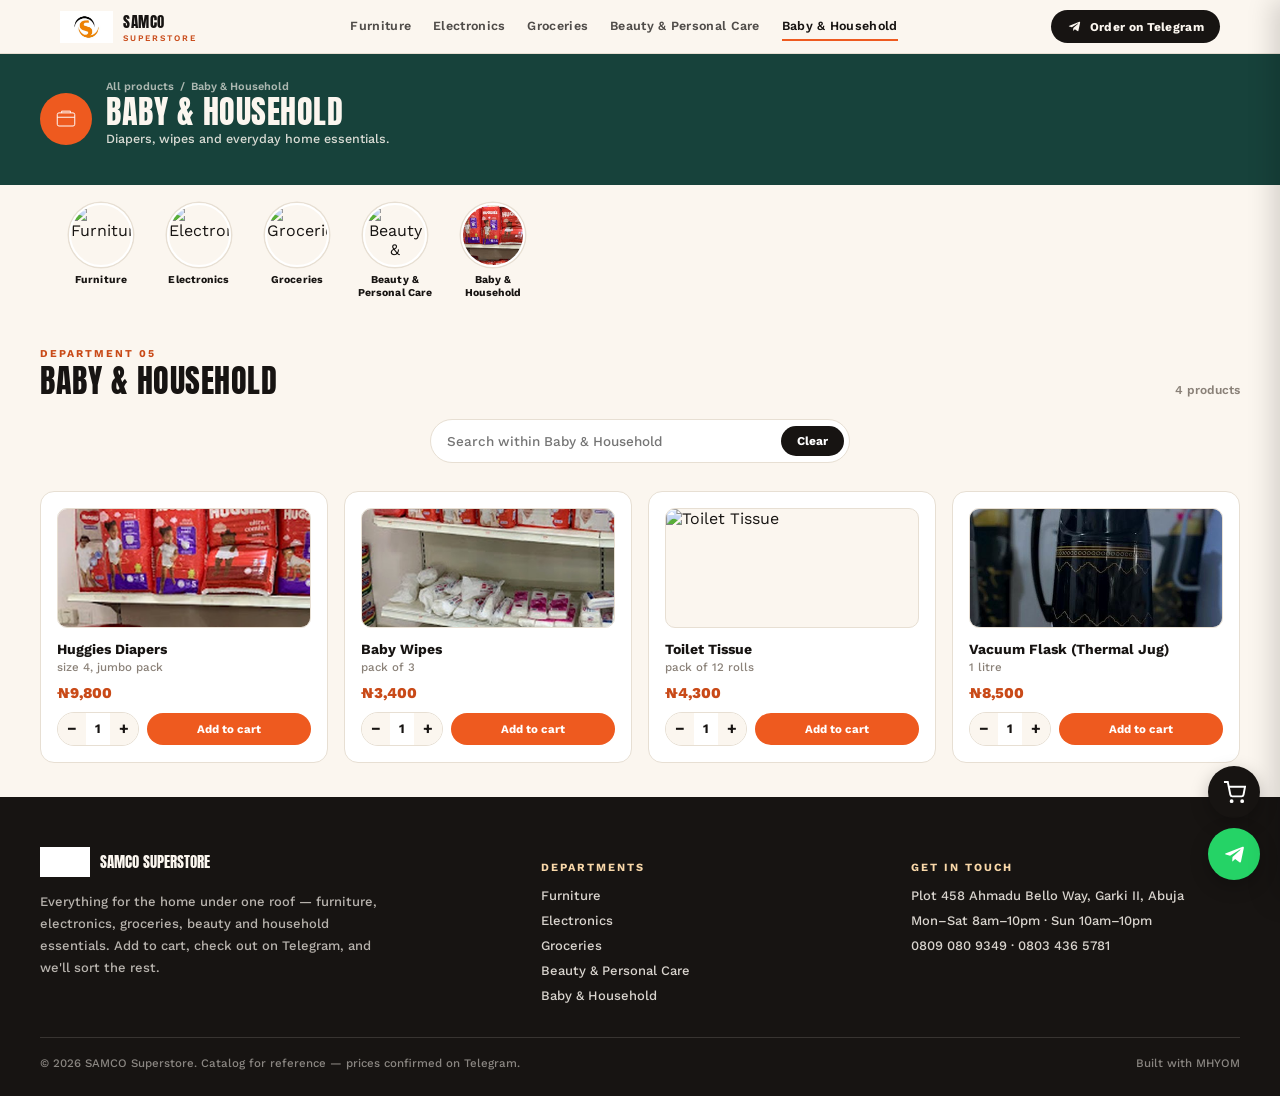
==== baby.html @ 0a46cebc "Deploy static site directly from root" ====
<!DOCTYPE html>
<html lang="en">
<head>
<meta charset="UTF-8">
<meta name="viewport" content="width=device-width, initial-scale=1.0">
<title>Baby & Household — SAMCO Superstore</title>
<link rel="preconnect" href="https://fonts.googleapis.com">
<link href="https://fonts.googleapis.com/css2?family=Anton&family=Work+Sans:ital,wght@0,400;0,500;0,600;0,700;0,800;1,500&display=swap" rel="stylesheet">
<link rel="stylesheet" href="css/style.css">
<style>
  .cat-header{background:var(--teal);color:var(--cream);padding:26px 20px;}
  .cat-header-inner{max-width:1200px;margin:0 auto;display:flex;align-items:center;gap:14px;}
  .cat-header .icon-badge{width:52px;height:52px;border-radius:50%;background:var(--orange);display:flex;align-items:center;justify-content:center;flex-shrink:0;}
  .cat-header .icon-badge svg{width:28px;height:28px;}
  .cat-header .icon-badge svg *{stroke:#fff !important;}
  .cat-header .crumb{font-size:11px;opacity:0.65;margin-bottom:4px;font-weight:600;}
  .cat-header .crumb a{opacity:1;}
  .cat-header .crumb a:hover{text-decoration:underline;}
  .cat-header h1{font-size:clamp(22px,4vw,32px);}
  .cat-header p{font-size:12.5px;opacity:0.85;margin-top:4px;font-weight:500;max-width:480px;}
</style>
</head>
<body>

<div class="nav">
  <div class="nav-inner">
    <div class="brand">
      <img src="assets/logo.jpg" alt="SAMCO Superstore logo">
      <div class="brand-text">SAMCO<span>SUPERSTORE</span></div>
    </div>
    <div class="nav-links" id="navLinks">
      <a href="furniture.html">Furniture</a>
      <a href="electronics.html">Electronics</a>
      <a href="groceries.html">Groceries</a>
      <a href="beauty.html">Beauty &amp; Personal Care</a>
      <a href="baby.html" class="active">Baby &amp; Household</a>
      <a href="#" class="nav-cta-mobile tg-generic" target="_blank" rel="noopener">
        <svg viewBox="0 0 24 24" fill="currentColor" width="15" height="15"><path d="M9.78 18.65l.28-4.23 7.68-6.92c.34-.31-.07-.46-.52-.19L7.74 13.3 3.64 12c-.88-.25-.89-.86.2-1.3l15.97-6.16c.73-.33 1.43.18 1.15 1.3l-2.72 12.81c-.19.91-.74 1.13-1.5.71l-4.14-3.05-2 1.92c-.22.22-.41.42-.82.42z"/></svg>
        Order on Telegram
      </a>
    </div>
    <a class="nav-cta tg-generic" href="#" target="_blank" rel="noopener">
      <svg viewBox="0 0 24 24" fill="currentColor" width="15" height="15"><path d="M9.78 18.65l.28-4.23 7.68-6.92c.34-.31-.07-.46-.52-.19L7.74 13.3 3.64 12c-.88-.25-.89-.86.2-1.3l15.97-6.16c.73-.33 1.43.18 1.15 1.3l-2.72 12.81c-.19.91-.74 1.13-1.5.71l-4.14-3.05-2 1.92c-.22.22-.41.42-.82.42z"/></svg>
      Order on Telegram
    </a>
    <button class="burger" aria-label="menu"><span></span><span></span><span></span></button>
  </div>
</div>

<div class="cat-header">
  <div class="cat-header-inner">
    <div class="icon-badge"><svg viewBox="0 0 64 64" fill="none" stroke="var(--teal)" stroke-width="2.2"><rect x="12" y="18" width="40" height="30" rx="4"/><path d="M12 28h40M22 18v-4h20v4"/></svg></div>
    <div>
      <div class="crumb"><a href="index.html">All products</a> &nbsp;/&nbsp; Baby & Household</div>
      <h1>Baby & Household</h1>
      <p>Diapers, wipes and everyday home essentials.</p>
    </div>
  </div>
</div>

<div class="cat-strip-wrap">
  <div class="cat-strip" id="catStrip"></div>
</div>

<section id="baby">
  <div class="wrap">
    <div class="section-head">
      <div>
        <span class="tag">Department 05</span>
        <h2>Baby & Household</h2>
      </div>
      <span class="result-count" id="resultCount"></span>
    </div>
    <div class="search-row" id="mainSearchRow">
      <input id="searchInput" type="text" placeholder="Search within Baby & Household">
      <button id="clearSearch">Clear</button>
    </div>
    <div class="prod-grid" id="catGrid"></div>
    <p class="no-results" id="noResults">No products match your search. Try a different word, or ask us on Telegram — we probably still have it.</p>
  </div>
</section>

<footer>
  <div class="foot-grid">
    <div>
      <div class="foot-brand">
        <img src="assets/logo.jpg" alt="SAMCO Superstore logo">
        <span>SAMCO SUPERSTORE</span>
      </div>
      <p>Everything for the home under one roof — furniture, electronics, groceries, beauty and household essentials. Add to cart, check out on Telegram, and we'll sort the rest.</p>
    </div>
    <div>
      <h4>Departments</h4>
      <ul>
        <li><a href="furniture.html">Furniture</a></li>
        <li><a href="electronics.html">Electronics</a></li>
        <li><a href="groceries.html">Groceries</a></li>
        <li><a href="beauty.html">Beauty &amp; Personal Care</a></li>
        <li><a href="baby.html">Baby &amp; Household</a></li>
      </ul>
    </div>
    <div>
      <h4>Get in touch</h4>
      <ul>
        <li>Plot 458 Ahmadu Bello Way, Garki II, Abuja</li>
        <li>Mon–Sat 8am–10pm &middot; Sun 10am–10pm</li>
        <li>0809 080 9349 &middot; 0803 436 5781</li>
      </ul>
    </div>
  </div>
  <div class="foot-bottom">
    <span>&copy; <span id="year"></span> SAMCO Superstore. Catalog for reference — prices confirmed on Telegram.</span>
    <span>Built with MHYOM</span>
  </div>
</footer>

<!-- Cart -->
<div class="cart-overlay" id="cartOverlay"></div>
<div class="cart-drawer" id="cartDrawer">
  <div class="cart-drawer-head">
    <h3>Your order</h3>
    <button class="cart-close-btn" id="cartCloseBtn">&times;</button>
  </div>
  <div class="cart-items-list" id="cartItemsList"></div>
  <p class="cart-empty-msg" id="cartEmptyMsg">Your cart is empty. Add a few things first.</p>
  <div class="cart-drawer-foot">
    <div class="cart-total-row"><span>Total</span><span id="cartTotalAmount">₦0</span></div>
    <button class="cart-checkout-btn" id="cartCheckoutBtn">Checkout on Telegram</button>
    <p class="cart-hint">We'll copy your order — just paste it into the chat.</p>
  </div>
</div>

<button class="float-cart" id="cartFloatBtn" aria-label="View cart">
  <svg viewBox="0 0 24 24" fill="none" stroke="currentColor" stroke-width="2"><circle cx="9" cy="21" r="1"/><circle cx="20" cy="21" r="1"/><path d="M1 1h4l2.68 13.39a2 2 0 0 0 2 1.61h9.72a2 2 0 0 0 2-1.61L23 6H6"/></svg>
  <span class="cart-badge" id="cartBadge">0</span>
</button>

<a href="#" class="float-wa tg-generic" target="_blank" rel="noopener" aria-label="Chat on Telegram">
  <svg viewBox="0 0 24 24" fill="currentColor"><path d="M9.78 18.65l.28-4.23 7.68-6.92c.34-.31-.07-.46-.52-.19L7.74 13.3 3.64 12c-.88-.25-.89-.86.2-1.3l15.97-6.16c.73-.33 1.43.18 1.15 1.3l-2.72 12.81c-.19.91-.74 1.13-1.5.71l-4.14-3.05-2 1.92c-.22.22-.41.42-.82.42z"/></svg>
</a>

<script src="js/catalog.js"></script>
<script>
  const CAT_KEY = "baby";
  const grid = document.getElementById("catGrid");
  const noResults = document.getElementById("noResults");
  const countEl = document.getElementById("resultCount");
  const base = PRODUCTS.filter(p => p.category === CAT_KEY);

  function applySearch(q){
    const list = q ? base.filter(p => p.name.toLowerCase().includes(q.toLowerCase())) : base;
    renderGrid(grid, noResults, countEl, list, false);
  }

  renderCategoryStrip(document.getElementById("catStrip"));
  applySearch("");

  const searchInput = document.getElementById("searchInput");
  searchInput.addEventListener("input", () => applySearch(searchInput.value.trim()));
  document.getElementById("clearSearch").addEventListener("click", () => {
    searchInput.value = "";
    applySearch("");
  });
</script>
</body>
</html>
---- css/style.css ----
:root{
  --orange:#EE5A1F;
  --orange-dim:#C94A18;
  --ink:#171412;
  --cream:#FBF6EF;
  --teal:#17423B;
  --grey:#E7DFD3;
  --amber:#F8D7A8;
  --card:#FFFFFF;
  --radius:14px;
}
*{box-sizing:border-box;}
html{scroll-behavior:smooth;}
body{
  margin:0;
  background:var(--cream);
  color:var(--ink);
  font-family:'Work Sans',system-ui,-apple-system,sans-serif;
  font-weight:400;
  -webkit-font-smoothing:antialiased;
}
h1,h2,h3,.display{
  font-family:'Anton',sans-serif;
  font-weight:400;
  text-transform:uppercase;
  letter-spacing:0.5px;
  line-height:0.95;
  margin:0;
}
a{color:inherit;text-decoration:none;}
img{display:block;max-width:100%;}
button{font-family:inherit;cursor:pointer;}

/* ---------- NAV ---------- */
.nav{
  position:sticky;top:0;z-index:50;
  background:rgba(251,246,239,0.95);
  backdrop-filter:blur(8px);
  border-bottom:1px solid var(--grey);
}
.nav-inner{
  max-width:1200px;margin:0 auto;
  display:flex;align-items:center;justify-content:space-between;
  padding:10px 20px;gap:16px;
}
.brand{display:flex;align-items:center;gap:10px;}
.brand img{height:32px;width:auto;}
.brand-text{font-family:'Anton';font-size:15px;letter-spacing:0.5px;}
.brand-text span{display:block;font-family:'Work Sans';font-weight:600;font-size:8.5px;letter-spacing:2px;color:var(--orange-dim);}
.nav-links{display:flex;gap:22px;font-weight:600;font-size:12.5px;letter-spacing:0.3px;}
.nav-links a{opacity:0.75;transition:opacity .15s;padding:6px 0;border-bottom:2px solid transparent;white-space:nowrap;}
.nav-links a:hover{opacity:1;border-color:var(--orange);}
.nav-links a.active{opacity:1;border-color:var(--orange);}
.nav-cta{
  display:flex;align-items:center;gap:8px;
  background:var(--ink);color:var(--cream);
  padding:9px 16px;border-radius:999px;font-weight:700;font-size:12px;
  letter-spacing:0.3px;white-space:nowrap;transition:background .15s;
}
.nav-cta:hover{background:var(--orange-dim);}
.burger{display:none;background:none;border:0;padding:8px;}
.burger span{display:block;width:22px;height:2px;background:var(--ink);margin:5px 0;}

/* ---------- COMPACT HERO ---------- */
.hero{
  position:relative;
  background:#0e0d0b url('../assets/hero.jpg') center 55%/cover no-repeat;
}
.hero::before{
  content:"";position:absolute;inset:0;
  background:linear-gradient(180deg, rgba(10,8,6,0.35) 0%, rgba(10,8,6,0.62) 100%);
}
.hero-inner{position:relative;max-width:1200px;margin:0 auto;padding:22px 20px 20px;width:100%;color:var(--cream);}
.eyebrow{
  font-weight:700;font-size:10.5px;letter-spacing:2.5px;text-transform:uppercase;
  color:var(--amber);margin-bottom:8px;display:flex;align-items:center;gap:8px;
}
.eyebrow::before{content:"";width:18px;height:2px;background:var(--orange);display:inline-block;}
.hero h1{font-size:clamp(24px,5vw,38px);max-width:820px;}
.hero h1 em{font-style:normal;color:var(--orange);}
.hero p.lede{font-size:13.5px;max-width:520px;margin-top:8px;opacity:0.88;line-height:1.4;font-weight:500;}

.hero-search{
  display:flex;align-items:center;background:rgba(255,255,255,0.96);
  border-radius:999px;padding:5px 5px 5px 16px;max-width:440px;margin-top:14px;
  box-shadow:0 4px 14px rgba(0,0,0,0.18);
}
.hero-search input{border:0;outline:0;flex:1;font-family:'Work Sans';font-size:13.5px;font-weight:500;background:transparent;padding:8px 0;color:var(--ink);}
.hero-search button{background:var(--orange);color:#fff;border:0;border-radius:999px;padding:9px 16px;font-size:12px;font-weight:700;}

.perf-strip{
  height:22px;width:100%;background:var(--teal);
  background-image:radial-gradient(circle, var(--orange) 0 3.5px, transparent 4px);
  background-size:16px 16px;background-position:8px 8px;
}

/* ---------- CATEGORY STRIP ---------- */
.cat-strip-wrap{padding:16px 0 4px;}
.cat-strip{
  display:flex;gap:16px;overflow-x:auto;padding:2px 20px 10px;
  max-width:1200px;margin:0 auto;
  scroll-snap-type:x proximity;
  -webkit-overflow-scrolling:touch;
  scrollbar-width:thin;
}
.cat-strip::-webkit-scrollbar{height:5px;}
.cat-strip::-webkit-scrollbar-thumb{background:var(--grey);border-radius:10px;}
.cat-chip{flex:0 0 auto;width:82px;text-align:center;scroll-snap-align:start;}
.cat-chip .thumb{
  width:64px;height:64px;border-radius:50%;object-fit:cover;
  border:2.5px solid var(--card);box-shadow:0 0 0 1.5px var(--grey);
  margin:0 auto;transition:box-shadow .15s;
}
.cat-chip:hover .thumb{box-shadow:0 0 0 1.5px var(--orange);}
.cat-chip span{display:block;font-size:10.5px;font-weight:700;margin-top:6px;line-height:1.25;letter-spacing:0.1px;}

/* ---------- SECTION SHELL ---------- */
section{padding:34px 20px;}
.wrap{max-width:1200px;margin:0 auto;}
.section-head{display:flex;justify-content:space-between;align-items:flex-end;gap:20px;margin-bottom:22px;flex-wrap:wrap;}
.section-head h2{font-size:clamp(22px,3.4vw,32px);}
.section-head .tag{
  font-weight:700;font-size:10.5px;letter-spacing:2px;text-transform:uppercase;
  color:var(--orange-dim);margin-bottom:6px;display:block;
}
.section-sub{color:#5b544c;font-size:13.5px;max-width:420px;font-weight:500;}
.result-count{font-size:12px;color:#8a8178;font-weight:600;}

/* ---------- PRODUCT GRID ---------- */
.prod-grid{display:grid;grid-template-columns:repeat(4,1fr);gap:16px;}
.prod-card{
  background:var(--card);border:1px solid var(--grey);border-radius:var(--radius);
  padding:16px;display:flex;flex-direction:column;transition:border-color .15s,transform .15s;
}
.prod-card:hover{border-color:var(--orange);transform:translateY(-2px);}
.prod-thumb{
  height:120px;border-radius:10px;background:var(--cream);
  display:flex;align-items:center;justify-content:center;margin-bottom:12px;
  border:1px solid var(--grey);overflow:hidden;
}
.prod-thumb svg{width:52px;height:52px;}
.prod-thumb img{width:100%;height:100%;object-fit:cover;}
.cat-pill{
  display:inline-block;font-size:9.5px;font-weight:700;letter-spacing:1px;text-transform:uppercase;
  color:var(--teal);background:var(--amber);padding:2px 8px;border-radius:999px;margin-bottom:6px;width:fit-content;
}
.prod-name{font-weight:700;font-size:14px;line-height:1.3;margin-bottom:2px;}
.prod-unit{font-size:11.5px;color:#8a8178;font-weight:500;margin-bottom:10px;}
.prod-bottom{margin-top:auto;display:flex;align-items:center;justify-content:space-between;gap:8px;}
.prod-price{font-weight:800;font-size:15px;}
.prod-price .naira{color:var(--orange-dim);}
.order-btn{
  display:flex;align-items:center;justify-content:center;gap:6px;
  background:var(--ink);color:#fff;border-radius:999px;padding:9px 14px;
  font-size:11.5px;font-weight:700;width:100%;margin-top:10px;transition:background .15s;
}
.order-btn:hover{background:#25D366;}
.order-btn svg{width:13px;height:13px;}

/* ---------- SEARCH BAR ---------- */
.search-row{display:flex;align-items:center;background:#fff;border:1.5px solid var(--grey);border-radius:999px;padding:5px 5px 5px 16px;max-width:420px;margin:0 auto 28px;}
.search-row input{border:0;outline:0;flex:1;font-family:'Work Sans';font-size:13.5px;font-weight:500;background:transparent;padding:8px 0;}
.search-row button{background:var(--ink);color:#fff;border:0;border-radius:999px;padding:8px 16px;font-size:12px;font-weight:700;}
.no-results{display:none;text-align:center;padding:26px;color:#8a8178;font-weight:600;font-size:13.5px;}

/* ---------- FOOTER ---------- */
footer{background:var(--ink);color:var(--cream);padding:50px 20px 26px;}
.foot-grid{max-width:1200px;margin:0 auto;display:grid;grid-template-columns:1.4fr 1fr 1fr;gap:40px;padding-bottom:34px;border-bottom:1px solid rgba(251,246,239,0.14);}
.foot-brand{display:flex;align-items:center;gap:10px;margin-bottom:14px;}
.foot-brand img{height:30px;filter:brightness(0) invert(1);}
.foot-brand span{font-family:'Anton';font-size:15px;}
footer p{font-size:13px;line-height:1.7;opacity:0.7;max-width:340px;font-weight:500;}
footer h4{font-family:'Work Sans';font-weight:700;font-size:11px;letter-spacing:2px;text-transform:uppercase;color:var(--amber);margin-bottom:14px;}
footer ul{list-style:none;padding:0;margin:0;display:flex;flex-direction:column;gap:10px;font-size:13px;font-weight:500;opacity:0.85;}
.foot-bottom{max-width:1200px;margin:0 auto;padding-top:18px;display:flex;justify-content:space-between;flex-wrap:wrap;gap:10px;font-size:11.5px;opacity:0.5;font-weight:500;}

/* ---------- FLOATING WHATSAPP ---------- */
.float-wa{
  position:fixed;bottom:20px;right:20px;z-index:60;
  background:#25D366;color:#fff;width:52px;height:52px;border-radius:50%;
  display:flex;align-items:center;justify-content:center;box-shadow:0 6px 18px rgba(0,0,0,0.25);
  transition:transform .15s;
}
.float-wa:hover{transform:scale(1.07);}
.float-wa svg{width:25px;height:25px;}

/* ---------- QUANTITY STEPPER + ADD TO CART ---------- */
.qty-row{display:flex;gap:8px;margin-top:10px;align-items:center;}
.qty-stepper{
  display:flex;align-items:center;border:1.5px solid var(--grey);border-radius:999px;
  overflow:hidden;flex-shrink:0;
}
.qty-btn{
  background:var(--cream);border:0;width:28px;height:32px;font-size:16px;font-weight:700;
  color:var(--ink);cursor:pointer;
}
.qty-val{width:24px;text-align:center;font-size:13px;font-weight:700;}
.add-btn{
  flex:1;background:var(--orange);color:#fff;border:0;border-radius:999px;
  font-size:11.5px;font-weight:700;padding:0 10px;height:32px;transition:background .15s;
}
.add-btn:hover{background:var(--orange-dim);}

/* ---------- FLOATING CART BUTTON ---------- */
.float-cart{
  position:fixed;bottom:82px;right:20px;z-index:60;
  background:var(--ink);color:#fff;width:52px;height:52px;border-radius:50%;
  display:flex;align-items:center;justify-content:center;box-shadow:0 6px 18px rgba(0,0,0,0.25);
  transition:transform .15s;border:0;cursor:pointer;
}
.float-cart:hover{transform:scale(1.07);}
.float-cart svg{width:23px;height:23px;}
.cart-badge{
  position:absolute;top:-4px;right:-4px;background:var(--orange);color:#fff;
  font-size:10.5px;font-weight:800;width:20px;height:20px;border-radius:50%;
  display:none;align-items:center;justify-content:center;border:2px solid var(--cream);
}

/* ---------- CART DRAWER ---------- */
.cart-overlay{
  position:fixed;inset:0;background:rgba(10,8,6,0.5);z-index:80;
  opacity:0;pointer-events:none;transition:opacity .2s;
}
.cart-overlay.open{opacity:1;pointer-events:auto;}
.cart-drawer{
  position:fixed;top:0;right:0;bottom:0;width:min(400px,92vw);background:var(--cream);
  z-index:81;transform:translateX(100%);transition:transform .25s;
  display:flex;flex-direction:column;box-shadow:-8px 0 24px rgba(0,0,0,0.15);
}
.cart-drawer.open{transform:translateX(0);}
.cart-drawer-head{
  display:flex;align-items:center;justify-content:space-between;
  padding:18px 20px;border-bottom:1px solid var(--grey);
}
.cart-drawer-head h3{font-size:18px;}
.cart-close-btn{background:none;border:0;font-size:22px;cursor:pointer;color:var(--ink);padding:4px 8px;}
.cart-items-list{flex:1;overflow-y:auto;padding:12px 20px;}
.cart-row{display:flex;gap:10px;align-items:center;padding:12px 0;border-bottom:1px solid var(--grey);}
.cart-row-thumb{width:52px;height:52px;border-radius:8px;object-fit:cover;flex-shrink:0;border:1px solid var(--grey);}
.cart-row-info{flex:1;min-width:0;}
.cart-row-name{font-size:13px;font-weight:700;line-height:1.3;}
.cart-row-price{font-size:11.5px;color:#8a8178;font-weight:500;}
.cart-row-qty{display:flex;align-items:center;gap:8px;flex-shrink:0;}
.cart-row-qty button{
  width:26px;height:26px;border-radius:50%;border:1.5px solid var(--grey);background:#fff;
  font-weight:700;cursor:pointer;font-size:14px;
}
.cart-row-qty span{font-weight:700;font-size:13px;width:16px;text-align:center;}
.cart-empty-msg{text-align:center;color:#8a8178;font-weight:600;font-size:13.5px;padding:40px 0;}
.cart-drawer-foot{padding:18px 20px;border-top:1px solid var(--grey);}
.cart-total-row{display:flex;justify-content:space-between;align-items:center;margin-bottom:14px;font-weight:800;font-size:16px;}
.cart-checkout-btn{
  width:100%;background:#25D366;color:#fff;border:0;border-radius:999px;
  padding:14px;font-weight:700;font-size:14px;cursor:pointer;transition:background .15s;
}
.cart-checkout-btn:hover{background:#1fb955;}
.cart-hint{font-size:11px;color:#8a8178;text-align:center;margin-top:8px;font-weight:500;}

@media (max-width:920px){
  .nav-links{display:none;}
  .nav-cta{display:none;}
  .burger{display:block;}
  .prod-grid{grid-template-columns:repeat(2,1fr);}
  .foot-grid{grid-template-columns:1fr;gap:26px;}
}
.nav-links .nav-cta-mobile{display:none;}
@media (max-width:920px){
  .nav-links.open{
    display:flex;flex-direction:column;gap:0;
    position:absolute;top:100%;left:0;right:0;
    background:#FBF6EF;padding:8px 20px 18px;
    border-bottom:1px solid var(--grey);
  }
  .nav-links.open a{padding:12px 0;border-bottom:1px solid var(--grey);opacity:1;}
  .nav-links.open a:last-child{border-bottom:0;}
  .nav-links .nav-cta-mobile{
    display:flex;align-items:center;gap:8px;justify-content:center;
    background:var(--ink);color:var(--cream);border-radius:999px;
    padding:12px 16px;font-weight:700;margin-top:10px;border:0;
  }
}
@media (max-width:640px){ .brand-text{font-size:13px;} }
@media (max-width:520px){
  .prod-grid{grid-template-columns:1fr 1fr;gap:10px;}
  section{padding:26px 16px;}
  .hero-inner{padding:18px 16px 16px;}
}
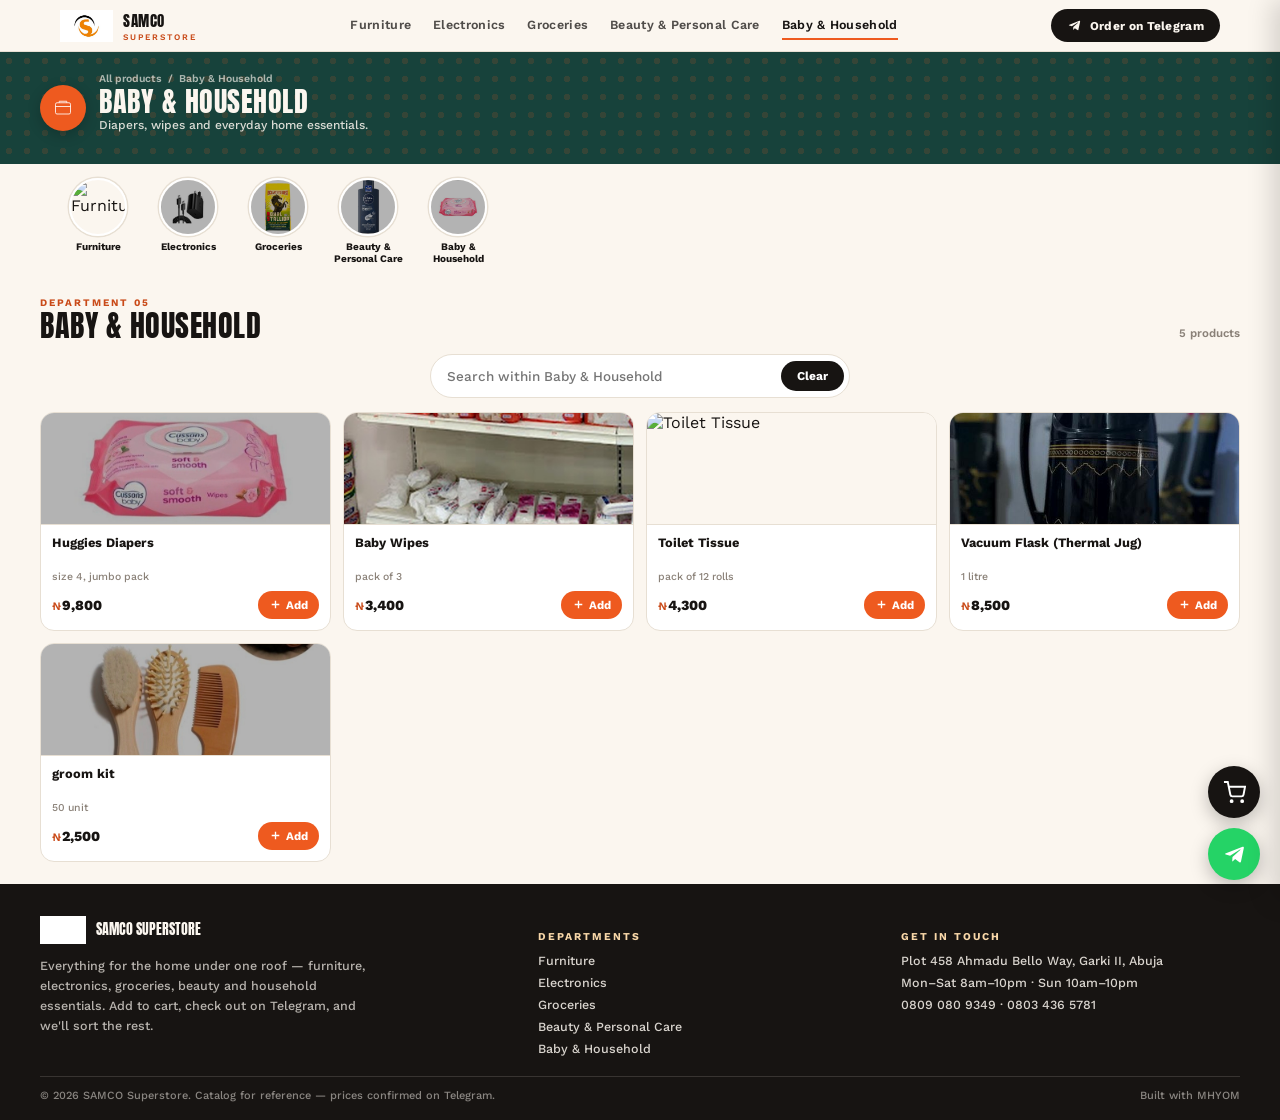
==== commit 880c23b8: "Fix product image cropping — square aspect ratio" ====
--- a/baby.html
+++ b/baby.html
@@ -8,16 +8,17 @@
 <link href="https://fonts.googleapis.com/css2?family=Anton&family=Work+Sans:ital,wght@0,400;0,500;0,600;0,700;0,800;1,500&display=swap" rel="stylesheet">
 <link rel="stylesheet" href="css/style.css">
 <style>
-  .cat-header{background:var(--teal);color:var(--cream);padding:26px 20px;}
-  .cat-header-inner{max-width:1200px;margin:0 auto;display:flex;align-items:center;gap:14px;}
-  .cat-header .icon-badge{width:52px;height:52px;border-radius:50%;background:var(--orange);display:flex;align-items:center;justify-content:center;flex-shrink:0;}
-  .cat-header .icon-badge svg{width:28px;height:28px;}
+  .cat-header{background:var(--teal);color:var(--cream);padding:20px 20px;position:relative;overflow:hidden;}
+  .cat-header::after{content:"";position:absolute;inset:0;opacity:0.14;pointer-events:none;background-image:radial-gradient(circle, var(--orange) 0 3px, transparent 3.5px);background-size:18px 18px;}
+  .cat-header-inner{max-width:1200px;margin:0 auto;display:flex;align-items:center;gap:13px;position:relative;z-index:1;}
+  .cat-header .icon-badge{width:46px;height:46px;border-radius:50%;background:var(--orange);display:flex;align-items:center;justify-content:center;flex-shrink:0;box-shadow:0 4px 14px rgba(0,0,0,0.2);}
+  .cat-header .icon-badge svg{width:24px;height:24px;}
   .cat-header .icon-badge svg *{stroke:#fff !important;}
-  .cat-header .crumb{font-size:11px;opacity:0.65;margin-bottom:4px;font-weight:600;}
+  .cat-header .crumb{font-size:10.5px;opacity:0.65;margin-bottom:3px;font-weight:600;}
   .cat-header .crumb a{opacity:1;}
   .cat-header .crumb a:hover{text-decoration:underline;}
-  .cat-header h1{font-size:clamp(22px,4vw,32px);}
-  .cat-header p{font-size:12.5px;opacity:0.85;margin-top:4px;font-weight:500;max-width:480px;}
+  .cat-header h1{font-size:clamp(20px,4vw,28px);}
+  .cat-header p{font-size:12px;opacity:0.85;margin-top:3px;font-weight:500;max-width:480px;}
 </style>
 </head>
 <body>
@@ -114,7 +115,6 @@
   </div>
 </footer>
 
-<!-- Cart -->
 <div class="cart-overlay" id="cartOverlay"></div>
 <div class="cart-drawer" id="cartDrawer">
   <div class="cart-drawer-head">
--- a/css/style.css
+++ b/css/style.css
@@ -8,6 +8,7 @@
   --amber:#F8D7A8;
   --card:#FFFFFF;
   --radius:14px;
+  --ease:cubic-bezier(.22,1,.36,1);
 }
 *{box-sizing:border-box;}
 html{scroll-behavior:smooth;}
@@ -30,6 +31,8 @@
 a{color:inherit;text-decoration:none;}
 img{display:block;max-width:100%;}
 button{font-family:inherit;cursor:pointer;}
+button:active{transform:scale(0.96);}
+.wrap{max-width:1200px;margin:0 auto;}
 
 /* ---------- NAV ---------- */
 .nav{
@@ -41,7 +44,7 @@
 .nav-inner{
   max-width:1200px;margin:0 auto;
   display:flex;align-items:center;justify-content:space-between;
-  padding:10px 20px;gap:16px;
+  padding:9px 20px;gap:16px;
 }
 .brand{display:flex;align-items:center;gap:10px;}
 .brand img{height:32px;width:auto;}
@@ -55,126 +58,150 @@
   display:flex;align-items:center;gap:8px;
   background:var(--ink);color:var(--cream);
   padding:9px 16px;border-radius:999px;font-weight:700;font-size:12px;
-  letter-spacing:0.3px;white-space:nowrap;transition:background .15s;
-}
-.nav-cta:hover{background:var(--orange-dim);}
+  letter-spacing:0.3px;white-space:nowrap;transition:background .15s,transform .15s;
+}
+.nav-cta:hover{background:var(--orange-dim);transform:translateY(-1px);}
 .burger{display:none;background:none;border:0;padding:8px;}
 .burger span{display:block;width:22px;height:2px;background:var(--ink);margin:5px 0;}
 
-/* ---------- COMPACT HERO ---------- */
-.hero{
-  position:relative;
-  background:#0e0d0b url('../assets/hero.jpg') center 55%/cover no-repeat;
-}
+/* ---------- HERO CAROUSEL ---------- */
+.hero{position:relative;background:#0e0d0b;overflow:hidden;}
+.hero-slides{position:absolute;inset:0;}
+.hero-slide{
+  position:absolute;inset:0;width:100%;height:100%;object-fit:cover;object-position:center 50%;
+  opacity:0;transition:opacity 1.3s ease;transform:scale(1);
+}
+.hero-slide.active{opacity:1;animation:kenburns 7s ease-out forwards;}
+@keyframes kenburns{from{transform:scale(1.05);}to{transform:scale(1);}}
 .hero::before{
-  content:"";position:absolute;inset:0;
-  background:linear-gradient(180deg, rgba(10,8,6,0.35) 0%, rgba(10,8,6,0.62) 100%);
-}
-.hero-inner{position:relative;max-width:1200px;margin:0 auto;padding:22px 20px 20px;width:100%;color:var(--cream);}
+  content:"";position:absolute;inset:0;z-index:1;
+  background:linear-gradient(180deg, rgba(10,8,6,0.32) 0%, rgba(10,8,6,0.6) 100%);
+}
+.hero-inner{position:relative;z-index:2;max-width:1200px;margin:0 auto;padding:18px 20px 14px;width:100%;color:var(--cream);}
+.hero-dots{
+  position:relative;z-index:2;display:flex;gap:6px;padding:0 20px 10px;max-width:1200px;margin:0 auto;
+}
+.hero-dot{width:20px;height:3px;border-radius:2px;background:rgba(251,246,239,0.35);border:0;padding:0;cursor:pointer;transition:background .2s;}
+.hero-dot.active{background:var(--orange);}
 .eyebrow{
   font-weight:700;font-size:10.5px;letter-spacing:2.5px;text-transform:uppercase;
-  color:var(--amber);margin-bottom:8px;display:flex;align-items:center;gap:8px;
+  color:var(--amber);margin-bottom:6px;display:flex;align-items:center;gap:8px;
 }
 .eyebrow::before{content:"";width:18px;height:2px;background:var(--orange);display:inline-block;}
-.hero h1{font-size:clamp(24px,5vw,38px);max-width:820px;}
+.hero h1{font-size:clamp(23px,5vw,36px);max-width:820px;}
 .hero h1 em{font-style:normal;color:var(--orange);}
-.hero p.lede{font-size:13.5px;max-width:520px;margin-top:8px;opacity:0.88;line-height:1.4;font-weight:500;}
-
+.hero p.lede{font-size:13px;max-width:520px;margin-top:6px;opacity:0.88;line-height:1.4;font-weight:500;}
 .hero-search{
   display:flex;align-items:center;background:rgba(255,255,255,0.96);
-  border-radius:999px;padding:5px 5px 5px 16px;max-width:440px;margin-top:14px;
+  border-radius:999px;padding:5px 5px 5px 16px;max-width:440px;margin-top:11px;
   box-shadow:0 4px 14px rgba(0,0,0,0.18);
 }
 .hero-search input{border:0;outline:0;flex:1;font-family:'Work Sans';font-size:13.5px;font-weight:500;background:transparent;padding:8px 0;color:var(--ink);}
-.hero-search button{background:var(--orange);color:#fff;border:0;border-radius:999px;padding:9px 16px;font-size:12px;font-weight:700;}
+.hero-search button{background:var(--orange);color:#fff;border:0;border-radius:999px;padding:9px 16px;font-size:12px;font-weight:700;transition:background .15s;}
+.hero-search button:hover{background:var(--orange-dim);}
 
 .perf-strip{
-  height:22px;width:100%;background:var(--teal);
-  background-image:radial-gradient(circle, var(--orange) 0 3.5px, transparent 4px);
-  background-size:16px 16px;background-position:8px 8px;
-}
+  height:18px;width:100%;background:var(--teal);
+  background-image:radial-gradient(circle, var(--orange) 0 3px, transparent 3.5px);
+  background-size:15px 15px;background-position:7px 7px;
+}
+
+/* ---------- TRUST STRIP ---------- */
+.trust-strip{background:var(--card);border-bottom:1px solid var(--grey);}
+.trust-strip .wrap{display:flex;gap:0;padding:10px 20px;overflow-x:auto;}
+.trust-item{display:flex;align-items:center;gap:7px;flex:1;min-width:150px;padding:5px 14px;border-right:1px solid var(--grey);}
+.trust-item:last-child{border-right:0;}
+.trust-item svg{width:17px;height:17px;color:var(--orange-dim);flex-shrink:0;}
+.trust-item span{font-size:10.5px;font-weight:700;line-height:1.25;}
 
 /* ---------- CATEGORY STRIP ---------- */
-.cat-strip-wrap{padding:16px 0 4px;}
+.cat-strip-wrap{padding:12px 0 2px;}
 .cat-strip{
-  display:flex;gap:16px;overflow-x:auto;padding:2px 20px 10px;
-  max-width:1200px;margin:0 auto;
-  scroll-snap-type:x proximity;
-  -webkit-overflow-scrolling:touch;
-  scrollbar-width:thin;
+  display:flex;gap:14px;overflow-x:auto;padding:2px 20px 8px;
+  max-width:1200px;margin:0 auto;scroll-snap-type:x proximity;
+  -webkit-overflow-scrolling:touch;scrollbar-width:thin;
 }
 .cat-strip::-webkit-scrollbar{height:5px;}
 .cat-strip::-webkit-scrollbar-thumb{background:var(--grey);border-radius:10px;}
-.cat-chip{flex:0 0 auto;width:82px;text-align:center;scroll-snap-align:start;}
+.cat-chip{flex:0 0 auto;width:76px;text-align:center;scroll-snap-align:start;}
 .cat-chip .thumb{
-  width:64px;height:64px;border-radius:50%;object-fit:cover;
+  width:58px;height:58px;border-radius:50%;object-fit:cover;
   border:2.5px solid var(--card);box-shadow:0 0 0 1.5px var(--grey);
-  margin:0 auto;transition:box-shadow .15s;
-}
-.cat-chip:hover .thumb{box-shadow:0 0 0 1.5px var(--orange);}
-.cat-chip span{display:block;font-size:10.5px;font-weight:700;margin-top:6px;line-height:1.25;letter-spacing:0.1px;}
+  margin:0 auto;transition:box-shadow .2s,transform .2s;
+}
+.cat-chip:hover .thumb{box-shadow:0 0 0 1.5px var(--orange),0 6px 14px rgba(23,20,18,0.12);transform:translateY(-2px);}
+.cat-chip span{display:block;font-size:10px;font-weight:700;margin-top:5px;line-height:1.2;}
 
 /* ---------- SECTION SHELL ---------- */
-section{padding:34px 20px;}
-.wrap{max-width:1200px;margin:0 auto;}
-.section-head{display:flex;justify-content:space-between;align-items:flex-end;gap:20px;margin-bottom:22px;flex-wrap:wrap;}
-.section-head h2{font-size:clamp(22px,3.4vw,32px);}
-.section-head .tag{
-  font-weight:700;font-size:10.5px;letter-spacing:2px;text-transform:uppercase;
-  color:var(--orange-dim);margin-bottom:6px;display:block;
-}
-.section-sub{color:#5b544c;font-size:13.5px;max-width:420px;font-weight:500;}
-.result-count{font-size:12px;color:#8a8178;font-weight:600;}
-
-/* ---------- PRODUCT GRID ---------- */
-.prod-grid{display:grid;grid-template-columns:repeat(4,1fr);gap:16px;}
+section{padding:22px 20px;}
+.section-head{display:flex;justify-content:space-between;align-items:flex-end;gap:20px;margin-bottom:14px;flex-wrap:wrap;}
+.section-head h2{font-size:clamp(21px,3.2vw,30px);}
+.section-head .tag{font-weight:700;font-size:10px;letter-spacing:2px;text-transform:uppercase;color:var(--orange-dim);margin-bottom:4px;display:block;}
+.result-count{font-size:11.5px;color:#8a8178;font-weight:600;}
+
+/* ---------- PRODUCT GRID — redesigned for density ----------
+   Old layout: pill row + image + name + unit + price row + stepper row +
+   button row (7 stacked blocks). New: pill overlaid on the image, no
+   pre-add stepper (add defaults to 1, adjust in cart), price + Add share
+   one row. Roughly a third shorter per card with no loss of function.
+   ------------------------------------------------------------ */
+.prod-grid{display:grid;grid-template-columns:repeat(4,1fr);gap:12px;}
 .prod-card{
   background:var(--card);border:1px solid var(--grey);border-radius:var(--radius);
-  padding:16px;display:flex;flex-direction:column;transition:border-color .15s,transform .15s;
-}
-.prod-card:hover{border-color:var(--orange);transform:translateY(-2px);}
+  overflow:hidden;display:flex;flex-direction:column;
+  transition:border-color .2s,transform .2s,box-shadow .2s;
+}
+.prod-card:hover{border-color:var(--orange);transform:translateY(-3px);box-shadow:0 10px 22px rgba(23,20,18,0.08);}
 .prod-thumb{
-  height:120px;border-radius:10px;background:var(--cream);
-  display:flex;align-items:center;justify-content:center;margin-bottom:12px;
-  border:1px solid var(--grey);overflow:hidden;
-}
-.prod-thumb svg{width:52px;height:52px;}
-.prod-thumb img{width:100%;height:100%;object-fit:cover;}
-.cat-pill{
-  display:inline-block;font-size:9.5px;font-weight:700;letter-spacing:1px;text-transform:uppercase;
-  color:var(--teal);background:var(--amber);padding:2px 8px;border-radius:999px;margin-bottom:6px;width:fit-content;
-}
-.prod-name{font-weight:700;font-size:14px;line-height:1.3;margin-bottom:2px;}
-.prod-unit{font-size:11.5px;color:#8a8178;font-weight:500;margin-bottom:10px;}
-.prod-bottom{margin-top:auto;display:flex;align-items:center;justify-content:space-between;gap:8px;}
-.prod-price{font-weight:800;font-size:15px;}
-.prod-price .naira{color:var(--orange-dim);}
-.order-btn{
-  display:flex;align-items:center;justify-content:center;gap:6px;
-  background:var(--ink);color:#fff;border-radius:999px;padding:9px 14px;
-  font-size:11.5px;font-weight:700;width:100%;margin-top:10px;transition:background .15s;
-}
-.order-btn:hover{background:#25D366;}
-.order-btn svg{width:13px;height:13px;}
+  position:relative;height:112px;background:var(--cream);
+  border-bottom:1px solid var(--grey);overflow:hidden;
+}
+.prod-thumb img{width:100%;height:100%;object-fit:cover;transition:transform .4s var(--ease);}
+.prod-card:hover .prod-thumb img{transform:scale(1.06);}
+.cat-pill-overlay{
+  position:absolute;top:8px;left:8px;z-index:2;
+  font-size:8.5px;font-weight:700;letter-spacing:0.6px;text-transform:uppercase;
+  color:#fff;background:rgba(23,20,18,0.62);backdrop-filter:blur(2px);
+  padding:3px 7px;border-radius:999px;
+}
+.prod-body{padding:10px 11px 11px;display:flex;flex-direction:column;flex:1;}
+.prod-name{
+  font-weight:700;font-size:12.8px;line-height:1.28;margin-bottom:2px;
+  display:-webkit-box;-webkit-line-clamp:2;-webkit-box-orient:vertical;overflow:hidden;
+  min-height:2.56em;
+}
+.prod-unit{font-size:10.5px;color:#8a8178;font-weight:500;margin-bottom:8px;}
+.prod-bottom{margin-top:auto;display:flex;align-items:center;justify-content:space-between;gap:6px;}
+.prod-price{font-weight:800;font-size:14px;color:var(--ink);white-space:nowrap;}
+.naira-sym{font-size:0.82em;font-weight:600;color:var(--orange-dim);margin-right:1px;}
+.add-btn{
+  display:flex;align-items:center;gap:4px;flex-shrink:0;
+  background:var(--orange);color:#fff;border:0;border-radius:999px;
+  font-size:11.5px;font-weight:700;padding:7px 11px;transition:background .15s,transform .15s;
+}
+.add-btn svg{width:13px;height:13px;transition:transform .2s;}
+.add-btn:hover{background:var(--orange-dim);}
+.add-btn.added{background:#25D366;}
+.add-btn.added svg{transform:rotate(90deg);}
 
 /* ---------- SEARCH BAR ---------- */
-.search-row{display:flex;align-items:center;background:#fff;border:1.5px solid var(--grey);border-radius:999px;padding:5px 5px 5px 16px;max-width:420px;margin:0 auto 28px;}
+.search-row{display:flex;align-items:center;background:#fff;border:1.5px solid var(--grey);border-radius:999px;padding:5px 5px 5px 16px;max-width:420px;margin:0 auto 14px;}
 .search-row input{border:0;outline:0;flex:1;font-family:'Work Sans';font-size:13.5px;font-weight:500;background:transparent;padding:8px 0;}
 .search-row button{background:var(--ink);color:#fff;border:0;border-radius:999px;padding:8px 16px;font-size:12px;font-weight:700;}
-.no-results{display:none;text-align:center;padding:26px;color:#8a8178;font-weight:600;font-size:13.5px;}
+.no-results{display:none;text-align:center;padding:20px;color:#8a8178;font-weight:600;font-size:13px;}
 
 /* ---------- FOOTER ---------- */
-footer{background:var(--ink);color:var(--cream);padding:50px 20px 26px;}
-.foot-grid{max-width:1200px;margin:0 auto;display:grid;grid-template-columns:1.4fr 1fr 1fr;gap:40px;padding-bottom:34px;border-bottom:1px solid rgba(251,246,239,0.14);}
-.foot-brand{display:flex;align-items:center;gap:10px;margin-bottom:14px;}
-.foot-brand img{height:30px;filter:brightness(0) invert(1);}
-.foot-brand span{font-family:'Anton';font-size:15px;}
-footer p{font-size:13px;line-height:1.7;opacity:0.7;max-width:340px;font-weight:500;}
-footer h4{font-family:'Work Sans';font-weight:700;font-size:11px;letter-spacing:2px;text-transform:uppercase;color:var(--amber);margin-bottom:14px;}
-footer ul{list-style:none;padding:0;margin:0;display:flex;flex-direction:column;gap:10px;font-size:13px;font-weight:500;opacity:0.85;}
-.foot-bottom{max-width:1200px;margin:0 auto;padding-top:18px;display:flex;justify-content:space-between;flex-wrap:wrap;gap:10px;font-size:11.5px;opacity:0.5;font-weight:500;}
-
-/* ---------- FLOATING WHATSAPP ---------- */
+footer{background:var(--ink);color:var(--cream);padding:32px 20px 18px;}
+.foot-grid{max-width:1200px;margin:0 auto;display:grid;grid-template-columns:1.4fr 1fr 1fr;gap:24px;padding-bottom:20px;border-bottom:1px solid rgba(251,246,239,0.14);}
+.foot-brand{display:flex;align-items:center;gap:10px;margin-bottom:10px;}
+.foot-brand img{height:28px;filter:brightness(0) invert(1);}
+.foot-brand span{font-family:'Anton';font-size:14px;}
+footer p{font-size:12.5px;line-height:1.6;opacity:0.7;max-width:340px;font-weight:500;}
+footer h4{font-family:'Work Sans';font-weight:700;font-size:10.5px;letter-spacing:2px;text-transform:uppercase;color:var(--amber);margin-bottom:10px;}
+footer ul{list-style:none;padding:0;margin:0;display:flex;flex-direction:column;gap:7px;font-size:12.5px;font-weight:500;opacity:0.85;}
+.foot-bottom{max-width:1200px;margin:0 auto;padding-top:12px;display:flex;justify-content:space-between;flex-wrap:wrap;gap:8px;font-size:11px;opacity:0.5;font-weight:500;}
+
+/* ---------- FLOATING BUTTONS ---------- */
 .float-wa{
   position:fixed;bottom:20px;right:20px;z-index:60;
   background:#25D366;color:#fff;width:52px;height:52px;border-radius:50%;
@@ -183,25 +210,6 @@
 }
 .float-wa:hover{transform:scale(1.07);}
 .float-wa svg{width:25px;height:25px;}
-
-/* ---------- QUANTITY STEPPER + ADD TO CART ---------- */
-.qty-row{display:flex;gap:8px;margin-top:10px;align-items:center;}
-.qty-stepper{
-  display:flex;align-items:center;border:1.5px solid var(--grey);border-radius:999px;
-  overflow:hidden;flex-shrink:0;
-}
-.qty-btn{
-  background:var(--cream);border:0;width:28px;height:32px;font-size:16px;font-weight:700;
-  color:var(--ink);cursor:pointer;
-}
-.qty-val{width:24px;text-align:center;font-size:13px;font-weight:700;}
-.add-btn{
-  flex:1;background:var(--orange);color:#fff;border:0;border-radius:999px;
-  font-size:11.5px;font-weight:700;padding:0 10px;height:32px;transition:background .15s;
-}
-.add-btn:hover{background:var(--orange-dim);}
-
-/* ---------- FLOATING CART BUTTON ---------- */
 .float-cart{
   position:fixed;bottom:82px;right:20px;z-index:60;
   background:var(--ink);color:#fff;width:52px;height:52px;border-radius:50%;
@@ -209,79 +217,97 @@
   transition:transform .15s;border:0;cursor:pointer;
 }
 .float-cart:hover{transform:scale(1.07);}
+.float-cart.bump{animation:cartBump .4s var(--ease);}
+@keyframes cartBump{0%{transform:scale(1);}35%{transform:scale(1.2);}100%{transform:scale(1);}}
 .float-cart svg{width:23px;height:23px;}
 .cart-badge{
   position:absolute;top:-4px;right:-4px;background:var(--orange);color:#fff;
   font-size:10.5px;font-weight:800;width:20px;height:20px;border-radius:50%;
   display:none;align-items:center;justify-content:center;border:2px solid var(--cream);
-}
+  transition:transform .2s var(--ease);
+}
+.cart-badge.bump{transform:scale(1.4);}
 
 /* ---------- CART DRAWER ---------- */
-.cart-overlay{
-  position:fixed;inset:0;background:rgba(10,8,6,0.5);z-index:80;
-  opacity:0;pointer-events:none;transition:opacity .2s;
-}
+.cart-overlay{position:fixed;inset:0;background:rgba(10,8,6,0.5);z-index:80;opacity:0;pointer-events:none;transition:opacity .2s;}
 .cart-overlay.open{opacity:1;pointer-events:auto;}
 .cart-drawer{
   position:fixed;top:0;right:0;bottom:0;width:min(400px,92vw);background:var(--cream);
-  z-index:81;transform:translateX(100%);transition:transform .25s;
+  z-index:81;transform:translateX(100%);transition:transform .3s var(--ease);
   display:flex;flex-direction:column;box-shadow:-8px 0 24px rgba(0,0,0,0.15);
 }
 .cart-drawer.open{transform:translateX(0);}
-.cart-drawer-head{
-  display:flex;align-items:center;justify-content:space-between;
-  padding:18px 20px;border-bottom:1px solid var(--grey);
-}
+.cart-drawer-head{display:flex;align-items:center;justify-content:space-between;padding:16px 20px;border-bottom:1px solid var(--grey);}
 .cart-drawer-head h3{font-size:18px;}
 .cart-close-btn{background:none;border:0;font-size:22px;cursor:pointer;color:var(--ink);padding:4px 8px;}
-.cart-items-list{flex:1;overflow-y:auto;padding:12px 20px;}
-.cart-row{display:flex;gap:10px;align-items:center;padding:12px 0;border-bottom:1px solid var(--grey);}
-.cart-row-thumb{width:52px;height:52px;border-radius:8px;object-fit:cover;flex-shrink:0;border:1px solid var(--grey);}
+.cart-items-list{flex:1;overflow-y:auto;padding:10px 20px;}
+.cart-row{display:flex;gap:10px;align-items:center;padding:11px 0;border-bottom:1px solid var(--grey);}
+.cart-row-thumb{width:50px;height:50px;border-radius:8px;object-fit:cover;flex-shrink:0;border:1px solid var(--grey);}
 .cart-row-info{flex:1;min-width:0;}
-.cart-row-name{font-size:13px;font-weight:700;line-height:1.3;}
-.cart-row-price{font-size:11.5px;color:#8a8178;font-weight:500;}
+.cart-row-name{font-size:12.5px;font-weight:700;line-height:1.3;}
+.cart-row-price{font-size:11px;color:#8a8178;font-weight:500;}
 .cart-row-qty{display:flex;align-items:center;gap:8px;flex-shrink:0;}
-.cart-row-qty button{
-  width:26px;height:26px;border-radius:50%;border:1.5px solid var(--grey);background:#fff;
-  font-weight:700;cursor:pointer;font-size:14px;
-}
+.cart-row-qty button{width:26px;height:26px;border-radius:50%;border:1.5px solid var(--grey);background:#fff;font-weight:700;cursor:pointer;font-size:14px;}
 .cart-row-qty span{font-weight:700;font-size:13px;width:16px;text-align:center;}
-.cart-empty-msg{text-align:center;color:#8a8178;font-weight:600;font-size:13.5px;padding:40px 0;}
-.cart-drawer-foot{padding:18px 20px;border-top:1px solid var(--grey);}
-.cart-total-row{display:flex;justify-content:space-between;align-items:center;margin-bottom:14px;font-weight:800;font-size:16px;}
-.cart-checkout-btn{
-  width:100%;background:#25D366;color:#fff;border:0;border-radius:999px;
-  padding:14px;font-weight:700;font-size:14px;cursor:pointer;transition:background .15s;
-}
+.cart-empty-msg{text-align:center;color:#8a8178;font-weight:600;font-size:13px;padding:32px 0;}
+.cart-drawer-foot{padding:16px 20px;border-top:1px solid var(--grey);}
+.cart-total-row{display:flex;justify-content:space-between;align-items:center;margin-bottom:12px;font-weight:800;font-size:16px;}
+.cart-checkout-btn{width:100%;background:#25D366;color:#fff;border:0;border-radius:999px;padding:14px;font-weight:700;font-size:14px;cursor:pointer;transition:background .15s;}
 .cart-checkout-btn:hover{background:#1fb955;}
-.cart-hint{font-size:11px;color:#8a8178;text-align:center;margin-top:8px;font-weight:500;}
+.cart-hint{font-size:10.5px;color:#8a8178;text-align:center;margin-top:8px;font-weight:500;}
+
+/* ---------- TOASTS ---------- */
+.toast-wrap{position:fixed;bottom:20px;left:50%;transform:translateX(-50%);z-index:90;display:flex;flex-direction:column;gap:8px;align-items:center;width:calc(100% - 32px);max-width:400px;}
+.toast{
+  background:var(--ink);color:var(--cream);padding:12px 17px;border-radius:12px;
+  font-size:12.5px;font-weight:600;display:flex;align-items:center;gap:9px;
+  box-shadow:0 10px 28px rgba(0,0,0,0.25);
+  opacity:0;transform:translateY(14px);transition:opacity .3s var(--ease),transform .3s var(--ease);width:100%;
+}
+.toast.show{opacity:1;transform:translateY(0);}
+.toast svg{width:16px;height:16px;flex-shrink:0;color:#25D366;}
+.toast.error svg{color:var(--orange);}
 
 @media (max-width:920px){
   .nav-links{display:none;}
   .nav-cta{display:none;}
   .burger{display:block;}
   .prod-grid{grid-template-columns:repeat(2,1fr);}
-  .foot-grid{grid-template-columns:1fr;gap:26px;}
+  .foot-grid{grid-template-columns:1fr;gap:18px;}
 }
 .nav-links .nav-cta-mobile{display:none;}
 @media (max-width:920px){
   .nav-links.open{
-    display:flex;flex-direction:column;gap:0;
-    position:absolute;top:100%;left:0;right:0;
-    background:#FBF6EF;padding:8px 20px 18px;
-    border-bottom:1px solid var(--grey);
+    display:flex;flex-direction:column;gap:0;position:absolute;top:100%;left:0;right:0;
+    background:#FBF6EF;padding:8px 20px 18px;border-bottom:1px solid var(--grey);
   }
-  .nav-links.open a{padding:12px 0;border-bottom:1px solid var(--grey);opacity:1;}
+  .nav-links.open a{padding:11px 0;border-bottom:1px solid var(--grey);opacity:1;}
   .nav-links.open a:last-child{border-bottom:0;}
   .nav-links .nav-cta-mobile{
     display:flex;align-items:center;gap:8px;justify-content:center;
-    background:var(--ink);color:var(--cream);border-radius:999px;
-    padding:12px 16px;font-weight:700;margin-top:10px;border:0;
+    background:var(--ink);color:var(--cream);border-radius:999px;padding:12px 16px;font-weight:700;margin-top:10px;border:0;
   }
 }
 @media (max-width:640px){ .brand-text{font-size:13px;} }
 @media (max-width:520px){
-  .prod-grid{grid-template-columns:1fr 1fr;gap:10px;}
-  section{padding:26px 16px;}
-  .hero-inner{padding:18px 16px 16px;}
-}
+  .prod-grid{grid-template-columns:1fr 1fr;gap:8px;}
+  .prod-thumb{height:96px;}
+  .prod-body{padding:8px 9px 9px;}
+  .prod-name{font-size:11.8px;min-height:2.5em;}
+  .prod-unit{font-size:10px;margin-bottom:6px;}
+  .prod-price{font-size:12.8px;}
+  .add-btn{padding:6px 9px;font-size:10.5px;}
+  .add-btn svg{width:11px;height:11px;}
+  .cat-pill-overlay{font-size:7.5px;padding:2px 6px;top:6px;left:6px;}
+  section{padding:16px 14px;}
+  .hero-inner{padding:14px 14px 12px;}
+  .section-head{margin-bottom:10px;}
+  .cat-strip-wrap{padding:9px 0 2px;}
+  .cat-chip{width:66px;}
+  .cat-chip .thumb{width:50px;height:50px;}
+  .trust-strip .wrap{padding:8px 14px;}
+  .trust-item{min-width:110px;padding:4px 8px;}
+  .trust-item span{font-size:9.5px;}
+  footer{padding:24px 14px 14px;}
+  .search-row{margin-bottom:10px;}
+}
